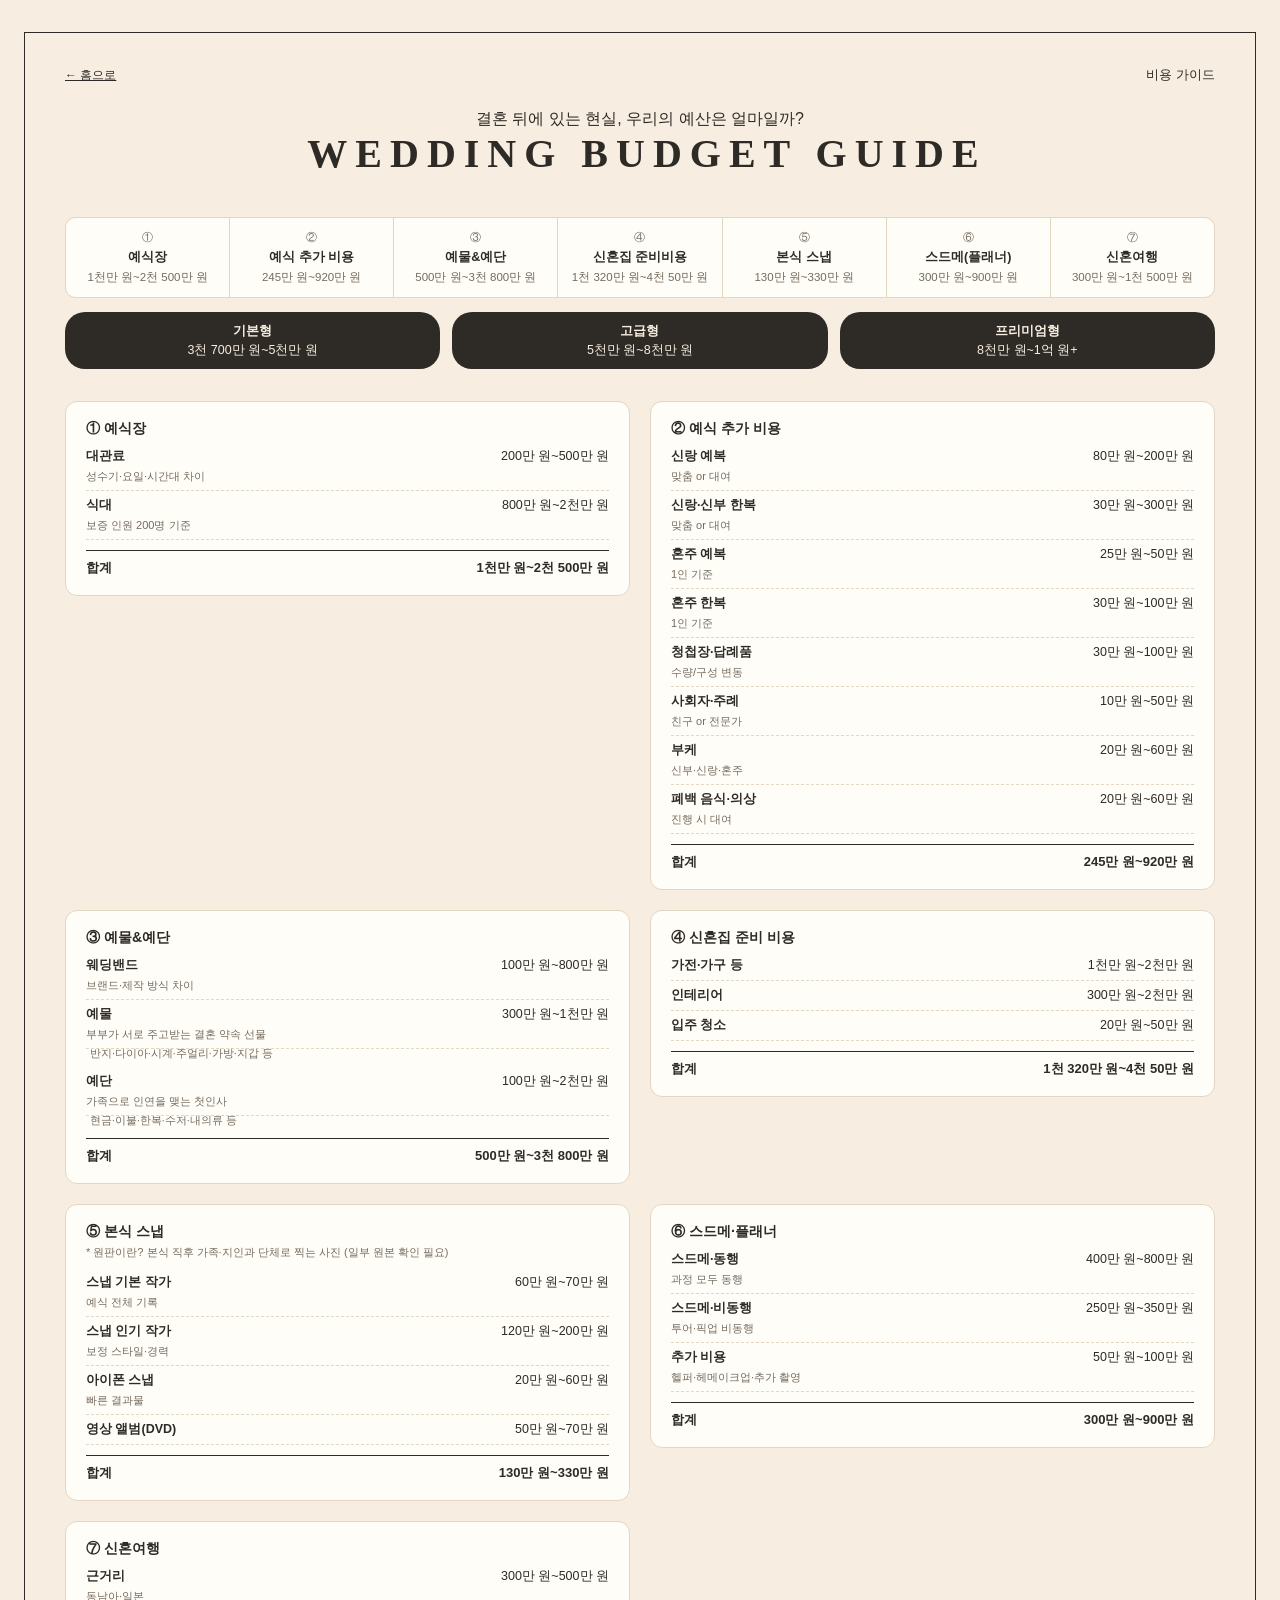
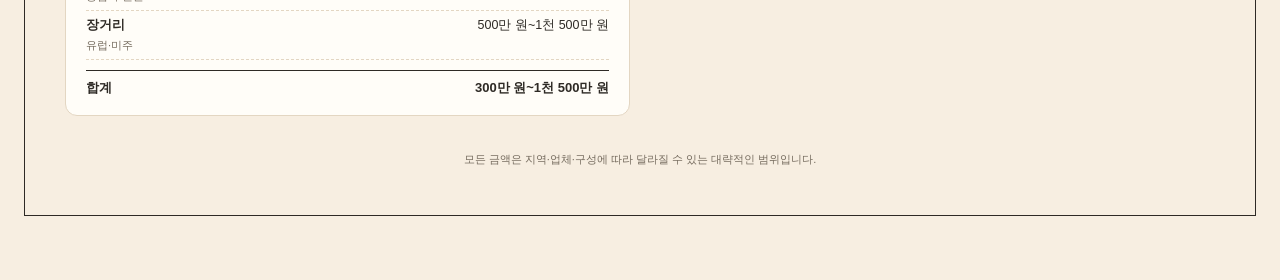
==== pages/budget.html @ cfc4223b "Add wedding budget guide tool Summary table of 7 cost categories, tier ranges (basic/premium/ deluxe" ====
<!DOCTYPE html>
<html lang="ko">
<head>
<meta charset="UTF-8">
<meta name="viewport" content="width=device-width, initial-scale=1.0">
<title>웨딩 예산 가이드</title>
<link rel="stylesheet" href="../assets/css/common.css">
<link rel="stylesheet" href="../assets/css/budget.css">
</head>
<body>
<div class="page">

  <div class="top-row">
    <div class="left"><a class="back-link" href="../index.html">← 홈으로</a></div>
    <div class="right">비용 가이드</div>
  </div>

  <div class="title-block">
    <div class="tl-intro">결혼 뒤에 있는 현실, 우리의 예산은 얼마일까?</div>
    <h1 class="page-title" style="font-size:40px;letter-spacing:8px;">WEDDING BUDGET GUIDE</h1>
  </div>

  <div class="budget-summary-table" id="budget-summary"></div>
  <div class="budget-tiers" id="budget-tiers"></div>

  <div class="budget-sections" id="budget-sections"></div>

  <footer class="site-footer">모든 금액은 지역·업체·구성에 따라 달라질 수 있는 대략적인 범위입니다.</footer>
</div>

<script src="../data/budget.js"></script>
<script src="../assets/js/budget.js"></script>
</body>
</html>
---- assets/css/common.css ----
:root {
  --bg: #F7EEE1;
  --card-bg: #FFFDF8;
  --border: #E3D6C2;
  --ink: #2E2A25;
  --sub-ink: #756B5E;
  --accent-bride: #D98A93;
  --accent-groom: #7FA6C9;
  --cat-ceremony: #E8A57C;
  --cat-sdm: #C7A93A;
  --cat-home: #4FA089;
  --cat-honeymoon: #6F9CEB;
  --cat-parents: #B08BC9;
}

* { box-sizing: border-box; }

body {
  margin: 0;
  padding: 32px 24px 64px;
  background: var(--bg);
  color: var(--ink);
  font-family: 'Apple SD Gothic Neo', 'Pretendard', -apple-system, BlinkMacSystemFont, sans-serif;
}

a { color: inherit; }

.page {
  max-width: 1400px;
  margin: 0 auto;
  border: 1.5px solid var(--ink);
  padding: 32px 40px 48px;
  background: var(--bg);
}

.top-row {
  display: flex;
  justify-content: space-between;
  align-items: flex-start;
  font-size: 13px;
  line-height: 1.6;
}

.top-row .left b { display: block; font-size: 14px; }
.top-row .right { text-align: right; }
.top-row .back-link { display: inline-block; margin-bottom: 6px; font-size: 12px; }

.title-block {
  text-align: center;
  margin: 18px 0 40px;
}

.pill {
  display: inline-block;
  background: var(--ink);
  color: var(--bg);
  font-size: 12px;
  letter-spacing: 2px;
  padding: 6px 22px;
  border-radius: 20px;
  margin-bottom: 14px;
}

h1.page-title {
  font-family: Georgia, 'Times New Roman', serif;
  font-size: 56px;
  letter-spacing: 14px;
  margin: 0 0 8px;
  padding-left: 14px; /* optical centering for letter-spacing */
}

footer.site-footer {
  text-align: center;
  font-size: 11px;
  color: var(--sub-ink);
  margin-top: 36px;
}

@media (max-width: 560px) {
  h1.page-title { font-size: 36px; letter-spacing: 8px; }
}

@media print {
  body { padding: 0; }
  .page { border: none; }
}
---- assets/css/budget.css ----
.budget-summary-table {
  display: grid;
  grid-template-columns: repeat(auto-fit, minmax(120px, 1fr));
  gap: 1px;
  background: var(--border);
  border: 1px solid var(--border);
  border-radius: 10px;
  overflow: hidden;
  margin-bottom: 14px;
}

.budget-summary-table .cell {
  background: var(--card-bg);
  padding: 12px 10px;
  text-align: center;
}

.budget-summary-table .cell .no { font-size: 11px; color: var(--sub-ink); }
.budget-summary-table .cell .label { font-size: 12.5px; font-weight: bold; margin: 4px 0; }
.budget-summary-table .cell .range { font-size: 11.5px; color: var(--sub-ink); }

.budget-tiers {
  display: grid;
  grid-template-columns: repeat(3, 1fr);
  gap: 12px;
  margin-bottom: 32px;
}

.budget-tiers .tier {
  background: var(--ink);
  color: var(--bg);
  border-radius: 20px;
  padding: 10px;
  text-align: center;
  font-size: 12.5px;
}

.budget-tiers .tier b { display: block; font-size: 13px; margin-bottom: 2px; }

.budget-sections {
  display: grid;
  grid-template-columns: repeat(2, 1fr);
  gap: 20px;
}

@media (max-width: 800px) {
  .budget-sections { grid-template-columns: 1fr; }
}

.budget-card {
  background: var(--card-bg);
  border: 1px solid var(--border);
  border-radius: 12px;
  padding: 18px 20px;
  align-self: start;
}

.budget-card h3 { font-size: 14px; margin: 0 0 4px; }
.budget-card .section-note { font-size: 11px; color: var(--sub-ink); margin-bottom: 8px; }

.budget-row {
  display: flex;
  justify-content: space-between;
  flex-wrap: wrap;
  gap: 4px 10px;
  font-size: 12.5px;
  padding: 6px 0;
  border-bottom: 1px dashed var(--border);
}

.budget-row:last-of-type { border-bottom: none; }
.budget-row .b-label { font-weight: bold; flex: none; min-width: 100px; }
.budget-row .b-range { flex: none; }
.budget-row .b-note { flex: 1 1 100%; font-size: 11px; color: var(--sub-ink); }

.budget-sub-note {
  font-size: 10.5px;
  color: var(--sub-ink);
  margin: -2px 0 6px;
  padding-left: 4px;
}

.budget-total {
  display: flex;
  justify-content: space-between;
  margin-top: 10px;
  padding-top: 8px;
  border-top: 1.5px solid var(--ink);
  font-size: 13px;
  font-weight: bold;
}
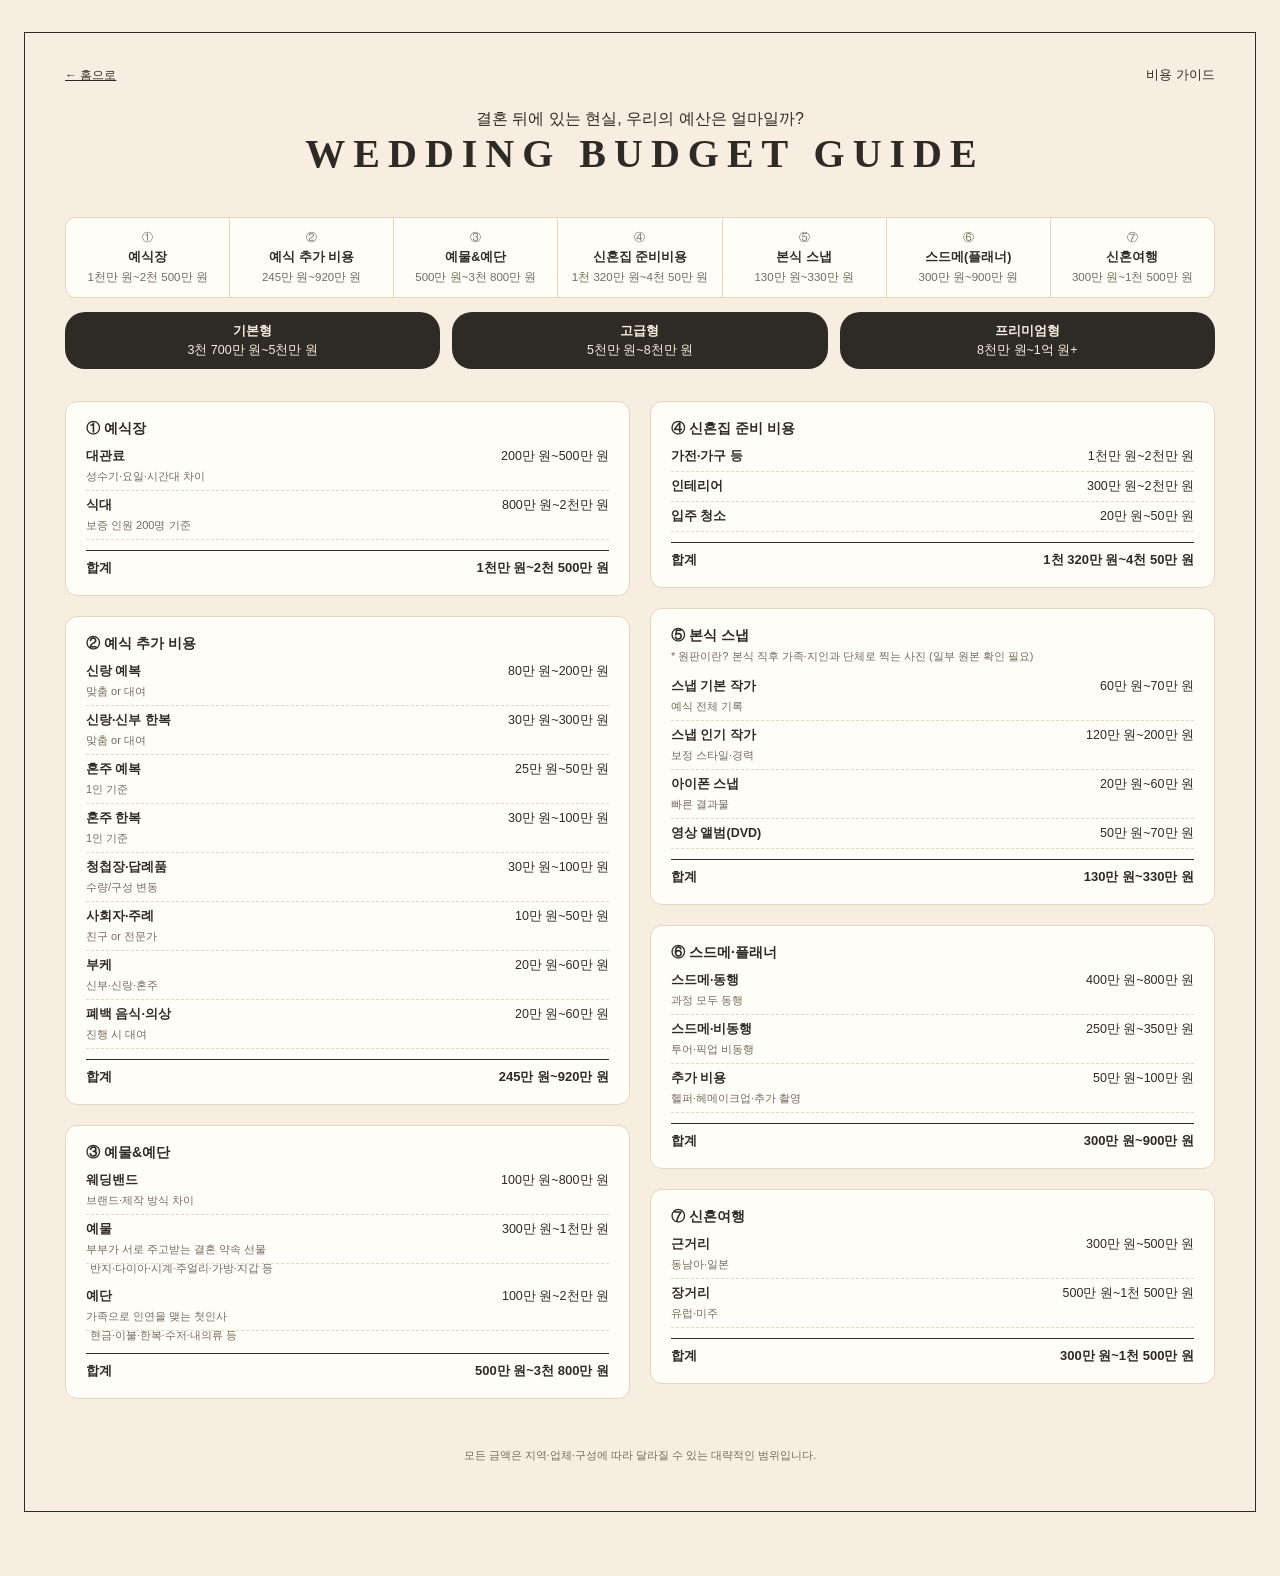
==== commit 66670dd1: "fix: 모바일 360px 가로 스크롤 제거 (#11) body/.page 고정 여백(131px)을 모바일에서 축소하고, h1 제목을 clamp()로 전환해 인라인 style로 무" ====
--- a/pages/budget.html
+++ b/pages/budget.html
@@ -17,7 +17,7 @@
 
   <div class="title-block">
     <div class="tl-intro">결혼 뒤에 있는 현실, 우리의 예산은 얼마일까?</div>
-    <h1 class="page-title" style="font-size:40px;letter-spacing:8px;">WEDDING BUDGET GUIDE</h1>
+    <h1 class="page-title wide">WEDDING BUDGET GUIDE</h1>
   </div>
 
   <div class="budget-summary-table" id="budget-summary"></div>
--- a/assets/css/common.css
+++ b/assets/css/common.css
@@ -21,6 +21,7 @@
   background: var(--bg);
   color: var(--ink);
   font-family: 'Apple SD Gothic Neo', 'Pretendard', -apple-system, BlinkMacSystemFont, sans-serif;
+  overflow-wrap: anywhere;
 }
 
 a { color: inherit; }
@@ -63,10 +64,15 @@
 
 h1.page-title {
   font-family: Georgia, 'Times New Roman', serif;
-  font-size: 56px;
-  letter-spacing: 14px;
+  font-size: clamp(28px, 9vw, 56px);
+  letter-spacing: clamp(3px, 1.6vw, 14px);
   margin: 0 0 8px;
-  padding-left: 14px; /* optical centering for letter-spacing */
+  padding-left: 10px; /* optical centering for letter-spacing */
+}
+
+h1.page-title.wide {
+  font-size: clamp(24px, 7vw, 40px);
+  letter-spacing: clamp(3px, 1.2vw, 8px);
 }
 
 footer.site-footer {
@@ -76,8 +82,57 @@
   margin-top: 36px;
 }
 
+.gender-tabs {
+  display: flex;
+  justify-content: center;
+  gap: 10px;
+  margin-top: 16px;
+}
+
+.gender-tabs button {
+  font-family: inherit;
+  font-size: 14px;
+  padding: 8px 22px;
+  border-radius: 20px;
+  border: 1px solid var(--ink);
+  background: transparent;
+  color: var(--ink);
+  cursor: pointer;
+}
+
+.gender-tabs button.active[data-gender="bride"] { background: var(--accent-bride); border-color: var(--accent-bride); color: #fff; }
+.gender-tabs button.active[data-gender="groom"] { background: var(--accent-groom); border-color: var(--accent-groom); color: #fff; }
+
+.category-tabs {
+  display: flex;
+  justify-content: center;
+  flex-wrap: wrap;
+  gap: 8px;
+  margin-top: 12px;
+}
+
+.category-tabs button {
+  font-family: inherit;
+  font-size: 12.5px;
+  padding: 6px 14px;
+  border-radius: 16px;
+  border: 1px solid var(--border);
+  background: transparent;
+  color: var(--sub-ink);
+  cursor: pointer;
+}
+
+.category-tabs button.active { color: #fff; border-color: transparent; }
+.category-tabs button.active[data-category="all"] { background: var(--ink); }
+.category-tabs button.active[data-category="예식 준비"] { background: var(--cat-ceremony); }
+.category-tabs button.active[data-category="스드메"] { background: var(--cat-sdm); }
+.category-tabs button.active[data-category="신혼집"] { background: var(--cat-home); }
+.category-tabs button.active[data-category="신혼여행"] { background: var(--cat-honeymoon); }
+.category-tabs button.active[data-category="부모님"] { background: var(--cat-parents); }
+
 @media (max-width: 560px) {
-  h1.page-title { font-size: 36px; letter-spacing: 8px; }
+  body { padding: 20px 14px 40px; }
+  .page { padding: 20px 16px 32px; }
 }
 
 @media print {
--- a/assets/css/budget.css
+++ b/assets/css/budget.css
@@ -38,13 +38,16 @@
 .budget-tiers .tier b { display: block; font-size: 13px; margin-bottom: 2px; }
 
 .budget-sections {
-  display: grid;
-  grid-template-columns: repeat(2, 1fr);
-  gap: 20px;
+  column-count: 2;
+  column-gap: 20px;
 }
 
 @media (max-width: 800px) {
-  .budget-sections { grid-template-columns: 1fr; }
+  .budget-sections { column-count: 1; }
+}
+
+@media (max-width: 560px) {
+  .budget-tiers { grid-template-columns: 1fr; }
 }
 
 .budget-card {
@@ -52,7 +55,8 @@
   border: 1px solid var(--border);
   border-radius: 12px;
   padding: 18px 20px;
-  align-self: start;
+  margin-bottom: 20px;
+  break-inside: avoid;
 }
 
 .budget-card h3 { font-size: 14px; margin: 0 0 4px; }
